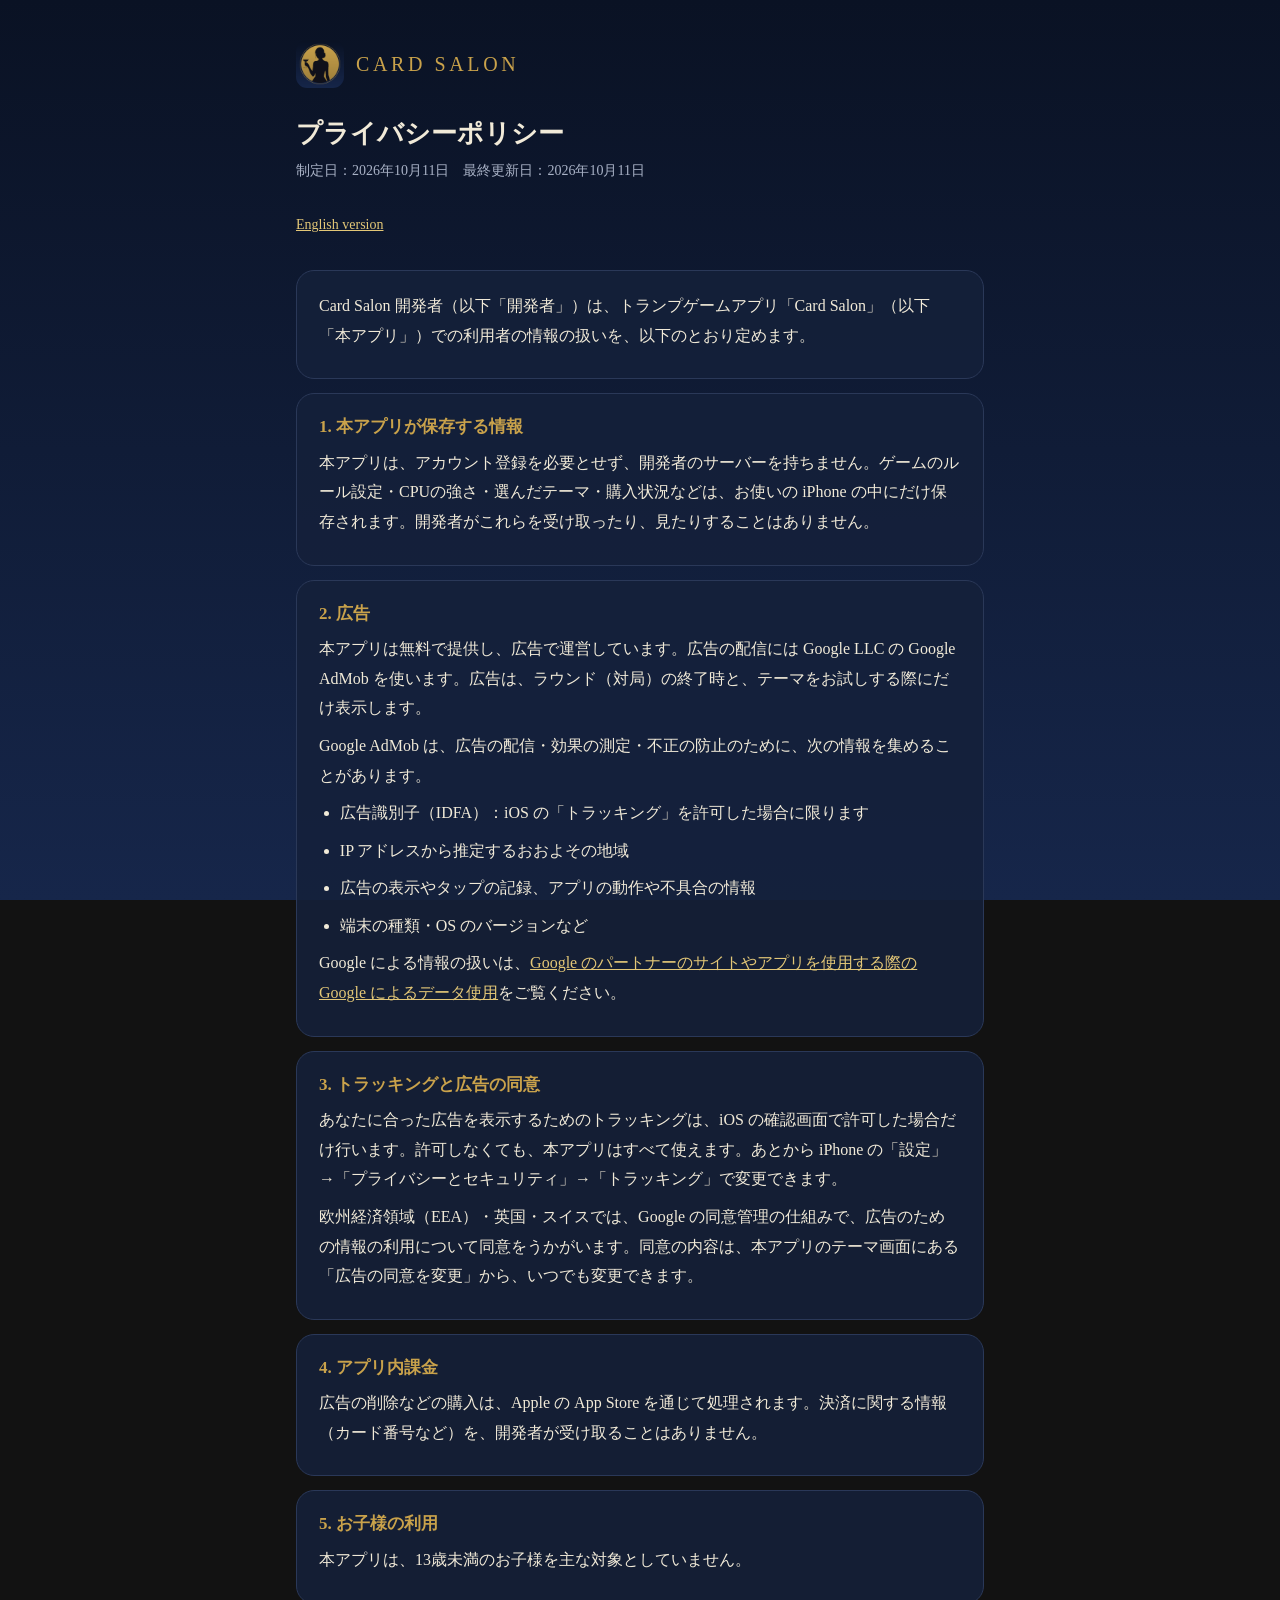
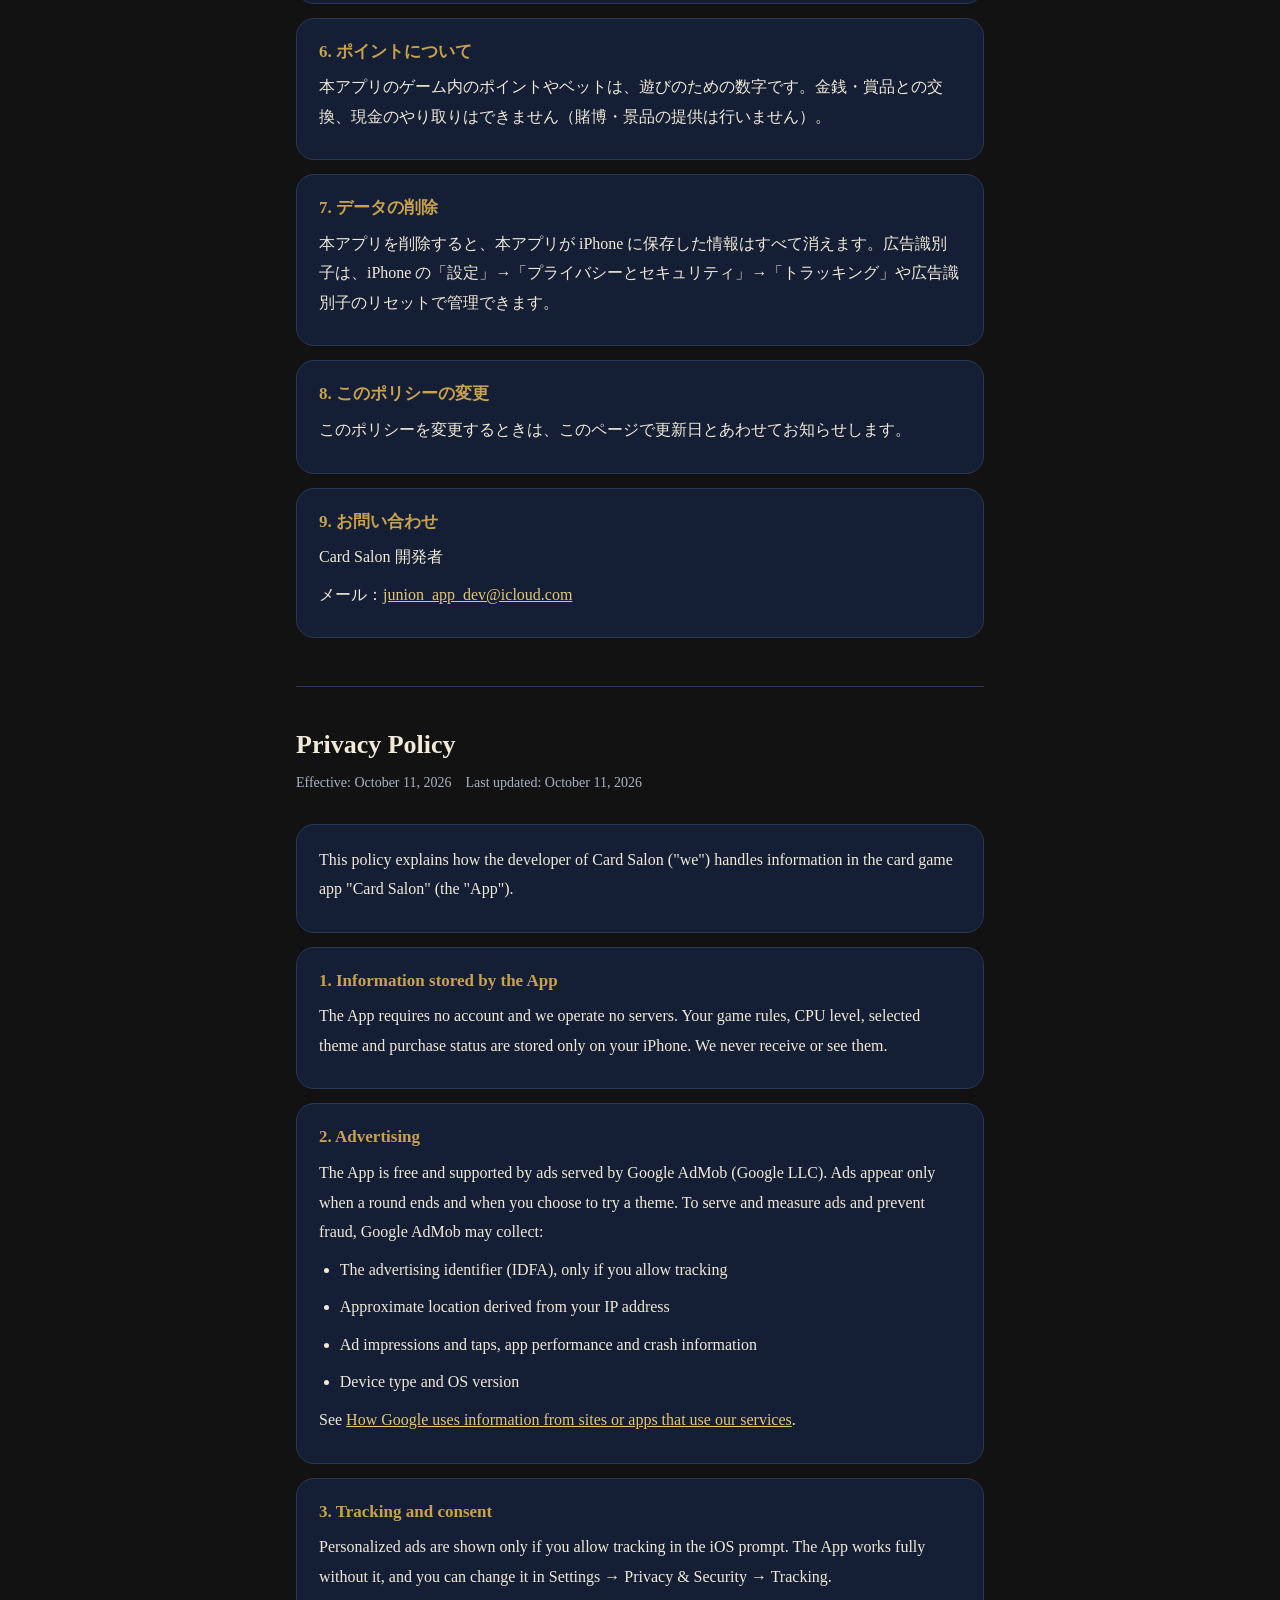
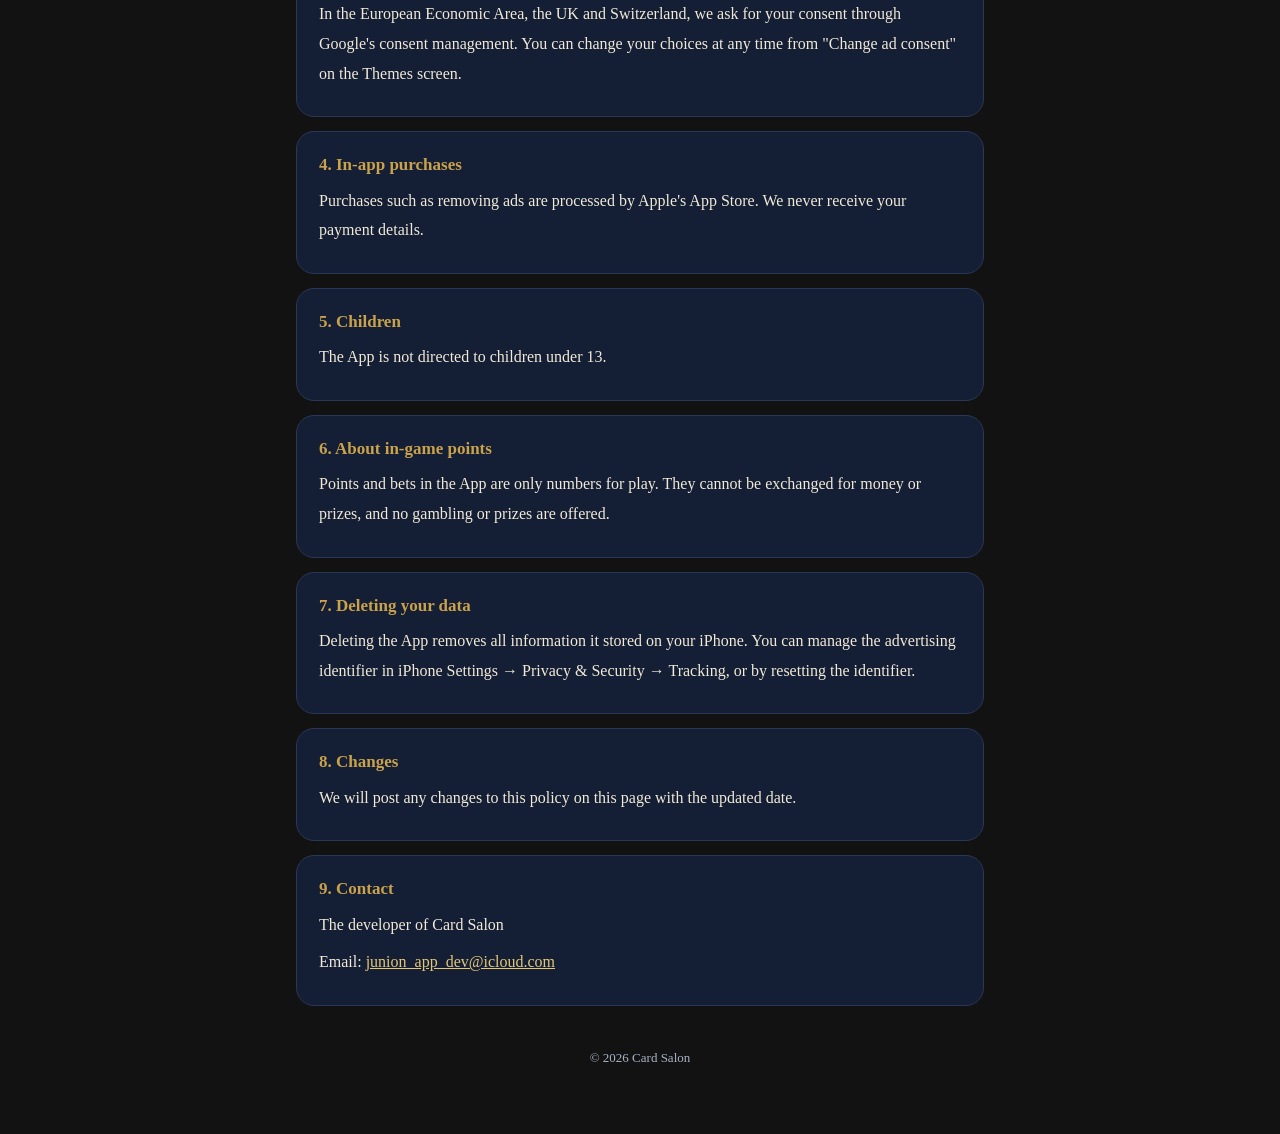
==== privacy/index.html @ c32e2b26 "Card Salon: site (privacy policy / support)" ====
<!doctype html>
<html lang="ja">
<head>
<meta charset="utf-8"><meta name="viewport" content="width=device-width, initial-scale=1">
<title>Card Salon プライバシーポリシー / Privacy Policy</title>
<link rel="icon" href="../icon.png"><link rel="stylesheet" href="../site.css">
</head>
<body><main>
  <header class="brand"><img src="../icon.png" alt=""><span class="name">CARD SALON</span></header>
  <h1>プライバシーポリシー</h1>
  <p class="meta">制定日：2026年10月11日　最終更新日：2026年10月11日</p>
  <p class="lang"><a href="#en">English version</a></p>

  <section><p>Card Salon 開発者（以下「開発者」）は、トランプゲームアプリ「Card Salon」（以下「本アプリ」）での利用者の情報の扱いを、以下のとおり定めます。</p></section>

  <section>
    <h2>1. 本アプリが保存する情報</h2>
    <p>本アプリは、アカウント登録を必要とせず、開発者のサーバーを持ちません。ゲームのルール設定・CPUの強さ・選んだテーマ・購入状況などは、お使いの iPhone の中にだけ保存されます。開発者がこれらを受け取ったり、見たりすることはありません。</p>
  </section>

  <section>
    <h2>2. 広告</h2>
    <p>本アプリは無料で提供し、広告で運営しています。広告の配信には Google LLC の Google AdMob を使います。広告は、ラウンド（対局）の終了時と、テーマをお試しする際にだけ表示します。</p>
    <p>Google AdMob は、広告の配信・効果の測定・不正の防止のために、次の情報を集めることがあります。</p>
    <ul>
      <li>広告識別子（IDFA）：iOS の「トラッキング」を許可した場合に限ります</li>
      <li>IP アドレスから推定するおおよその地域</li>
      <li>広告の表示やタップの記録、アプリの動作や不具合の情報</li>
      <li>端末の種類・OS のバージョンなど</li>
    </ul>
    <p>Google による情報の扱いは、<a href="https://policies.google.com/technologies/partner-sites?hl=ja">Google のパートナーのサイトやアプリを使用する際の Google によるデータ使用</a>をご覧ください。</p>
  </section>

  <section>
    <h2>3. トラッキングと広告の同意</h2>
    <p>あなたに合った広告を表示するためのトラッキングは、iOS の確認画面で許可した場合だけ行います。許可しなくても、本アプリはすべて使えます。あとから iPhone の「設定」→「プライバシーとセキュリティ」→「トラッキング」で変更できます。</p>
    <p>欧州経済領域（EEA）・英国・スイスでは、Google の同意管理の仕組みで、広告のための情報の利用について同意をうかがいます。同意の内容は、本アプリのテーマ画面にある「広告の同意を変更」から、いつでも変更できます。</p>
  </section>

  <section>
    <h2>4. アプリ内課金</h2>
    <p>広告の削除などの購入は、Apple の App Store を通じて処理されます。決済に関する情報（カード番号など）を、開発者が受け取ることはありません。</p>
  </section>

  <section>
    <h2>5. お子様の利用</h2>
    <p>本アプリは、13歳未満のお子様を主な対象としていません。</p>
  </section>

  <section>
    <h2>6. ポイントについて</h2>
    <p>本アプリのゲーム内のポイントやベットは、遊びのための数字です。金銭・賞品との交換、現金のやり取りはできません（賭博・景品の提供は行いません）。</p>
  </section>

  <section>
    <h2>7. データの削除</h2>
    <p>本アプリを削除すると、本アプリが iPhone に保存した情報はすべて消えます。広告識別子は、iPhone の「設定」→「プライバシーとセキュリティ」→「トラッキング」や広告識別子のリセットで管理できます。</p>
  </section>

  <section><h2>8. このポリシーの変更</h2><p>このポリシーを変更するときは、このページで更新日とあわせてお知らせします。</p></section>

  <section>
    <h2>9. お問い合わせ</h2>
    <p>Card Salon 開発者</p>
    <p>メール：<a href="mailto:junion_app_dev@icloud.com">junion_app_dev@icloud.com</a></p>
  </section>

  <hr>

  <div id="en" lang="en">
    <h1>Privacy Policy</h1>
    <p class="meta">Effective: October 11, 2026　Last updated: October 11, 2026</p>
    <section><p>This policy explains how the developer of Card Salon ("we") handles information in the card game app "Card Salon" (the "App").</p></section>

    <section>
      <h2>1. Information stored by the App</h2>
      <p>The App requires no account and we operate no servers. Your game rules, CPU level, selected theme and purchase status are stored only on your iPhone. We never receive or see them.</p>
    </section>

    <section>
      <h2>2. Advertising</h2>
      <p>The App is free and supported by ads served by Google AdMob (Google LLC). Ads appear only when a round ends and when you choose to try a theme. To serve and measure ads and prevent fraud, Google AdMob may collect:</p>
      <ul>
        <li>The advertising identifier (IDFA), only if you allow tracking</li>
        <li>Approximate location derived from your IP address</li>
        <li>Ad impressions and taps, app performance and crash information</li>
        <li>Device type and OS version</li>
      </ul>
      <p>See <a href="https://policies.google.com/technologies/partner-sites">How Google uses information from sites or apps that use our services</a>.</p>
    </section>

    <section>
      <h2>3. Tracking and consent</h2>
      <p>Personalized ads are shown only if you allow tracking in the iOS prompt. The App works fully without it, and you can change it in Settings → Privacy &amp; Security → Tracking.</p>
      <p>In the European Economic Area, the UK and Switzerland, we ask for your consent through Google's consent management. You can change your choices at any time from "Change ad consent" on the Themes screen.</p>
    </section>

    <section>
      <h2>4. In-app purchases</h2>
      <p>Purchases such as removing ads are processed by Apple's App Store. We never receive your payment details.</p>
    </section>

    <section>
      <h2>5. Children</h2>
      <p>The App is not directed to children under 13.</p>
    </section>

    <section>
      <h2>6. About in-game points</h2>
      <p>Points and bets in the App are only numbers for play. They cannot be exchanged for money or prizes, and no gambling or prizes are offered.</p>
    </section>

    <section>
      <h2>7. Deleting your data</h2>
      <p>Deleting the App removes all information it stored on your iPhone. You can manage the advertising identifier in iPhone Settings → Privacy &amp; Security → Tracking, or by resetting the identifier.</p>
    </section>

    <section><h2>8. Changes</h2><p>We will post any changes to this policy on this page with the updated date.</p></section>

    <section>
      <h2>9. Contact</h2>
      <p>The developer of Card Salon</p>
      <p>Email: <a href="mailto:junion_app_dev@icloud.com">junion_app_dev@icloud.com</a></p>
    </section>
  </div>
  <footer>© 2026 Card Salon</footer>
</main></body></html>
---- site.css ----
:root { --bg:#0E1626; --surface:#15203A; --ink:#F1EAD8; --ink2:#A9B2C6; --line:#2A3858; --gold:#C9A24B; color-scheme: dark; }
* { box-sizing: border-box; }
html { -webkit-text-size-adjust: 100%; }
body { margin:0; background:linear-gradient(#0A1224,#16264A) fixed; color:var(--ink);
  font-family:"Hiragino Mincho ProN","Hiragino Sans","Noto Serif JP",Georgia,serif; line-height:1.85; font-size:16px; }
main { max-width:720px; margin:0 auto; padding:40px 16px 64px; }
header.brand { display:flex; align-items:center; gap:12px; margin-bottom:28px; }
header.brand img { width:48px; height:48px; border-radius:11px; }
header.brand .name { font-size:20px; letter-spacing:.18em; color:var(--gold); }
h1 { font-size:26px; font-weight:600; margin:0 0 6px; line-height:1.4; }
.meta { color:var(--ink2); font-size:14px; margin:0 0 28px; }
.lang { font-size:14px; margin:0 0 32px; }
section { background:rgba(21,32,58,.85); border:1px solid var(--line); border-radius:18px; padding:20px 22px; margin:0 0 14px; }
h2 { font-size:17px; font-weight:600; margin:0 0 8px; line-height:1.5; color:var(--gold); }
p, li { margin:0 0 8px; overflow-wrap:anywhere; }
ul { padding-left:1.3em; margin:0 0 8px; }
a { color:#E3C777; }
.note { color:var(--ink2); font-size:14px; }
hr { border:0; border-top:1px solid var(--line); margin:48px 0 40px; }
footer { color:var(--ink2); font-size:13px; text-align:center; margin-top:40px; }
.links a { display:inline-block; margin:0 14px 8px 0; }
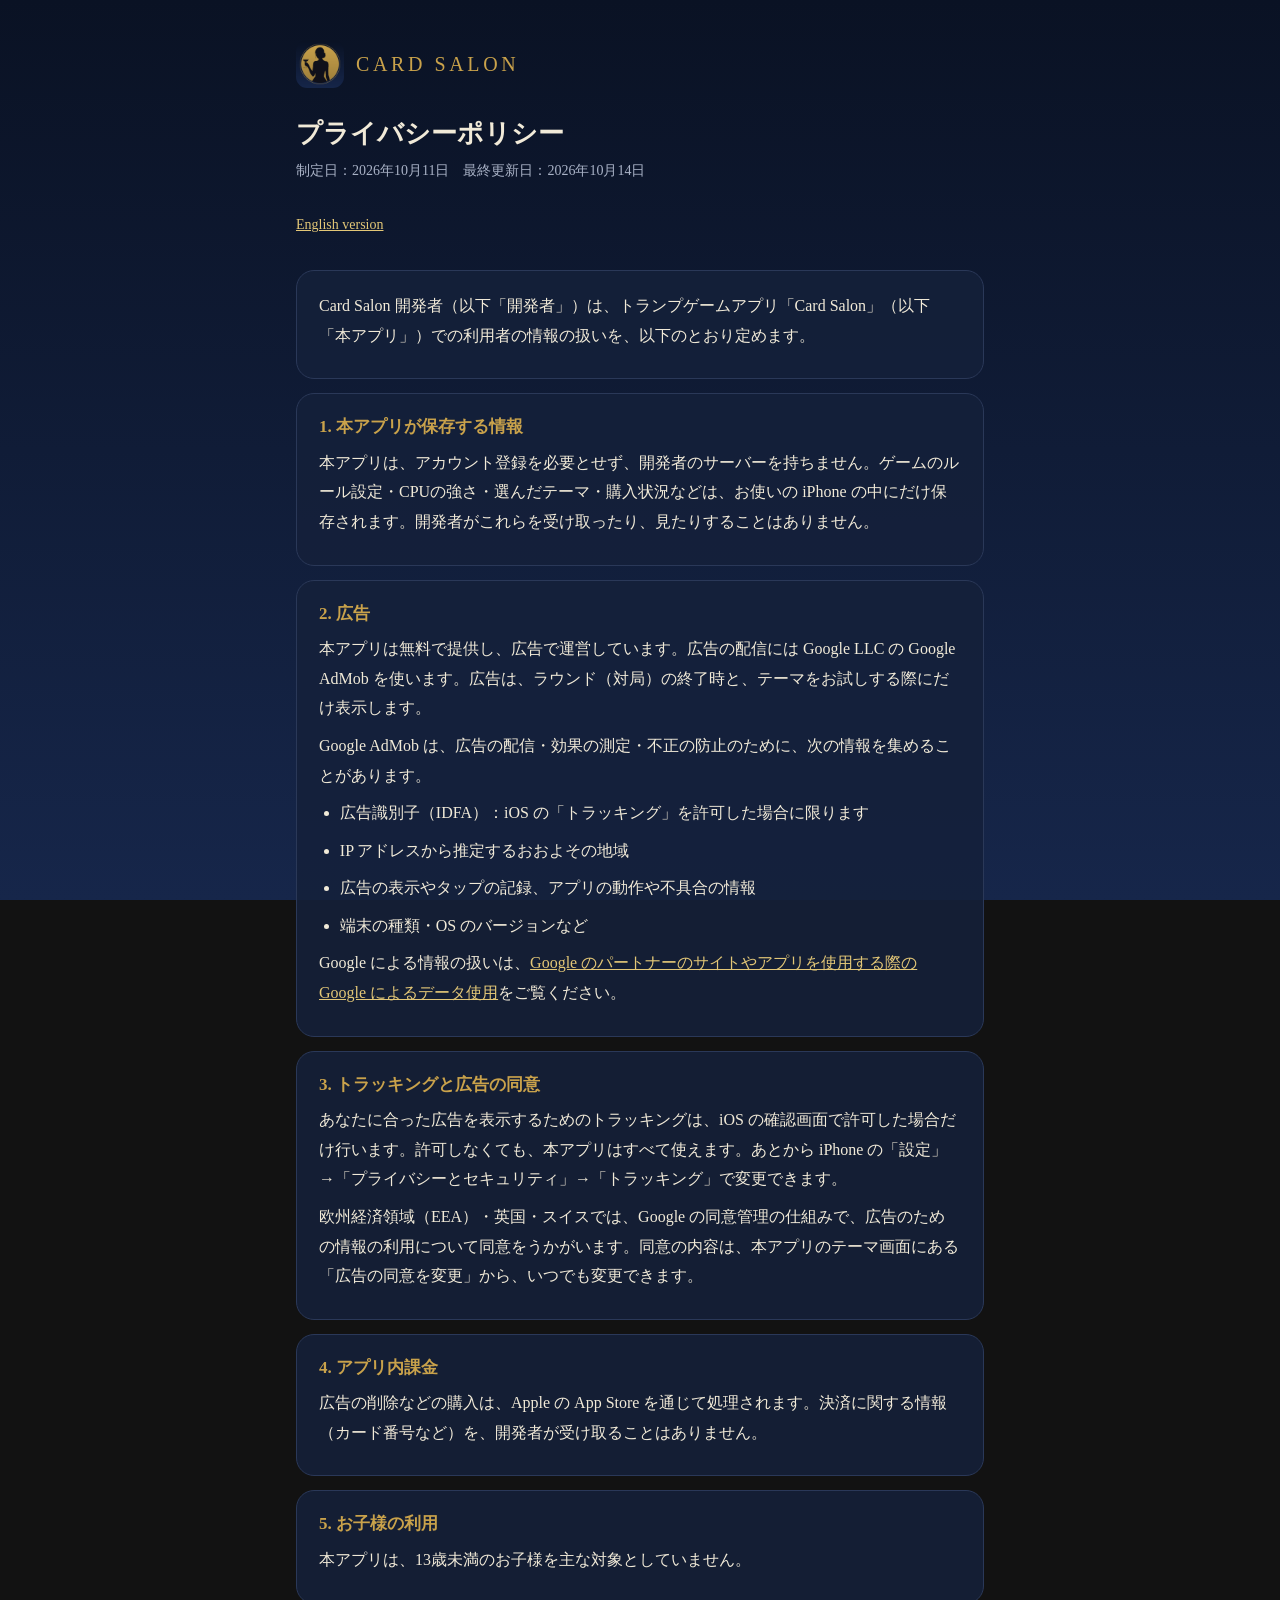
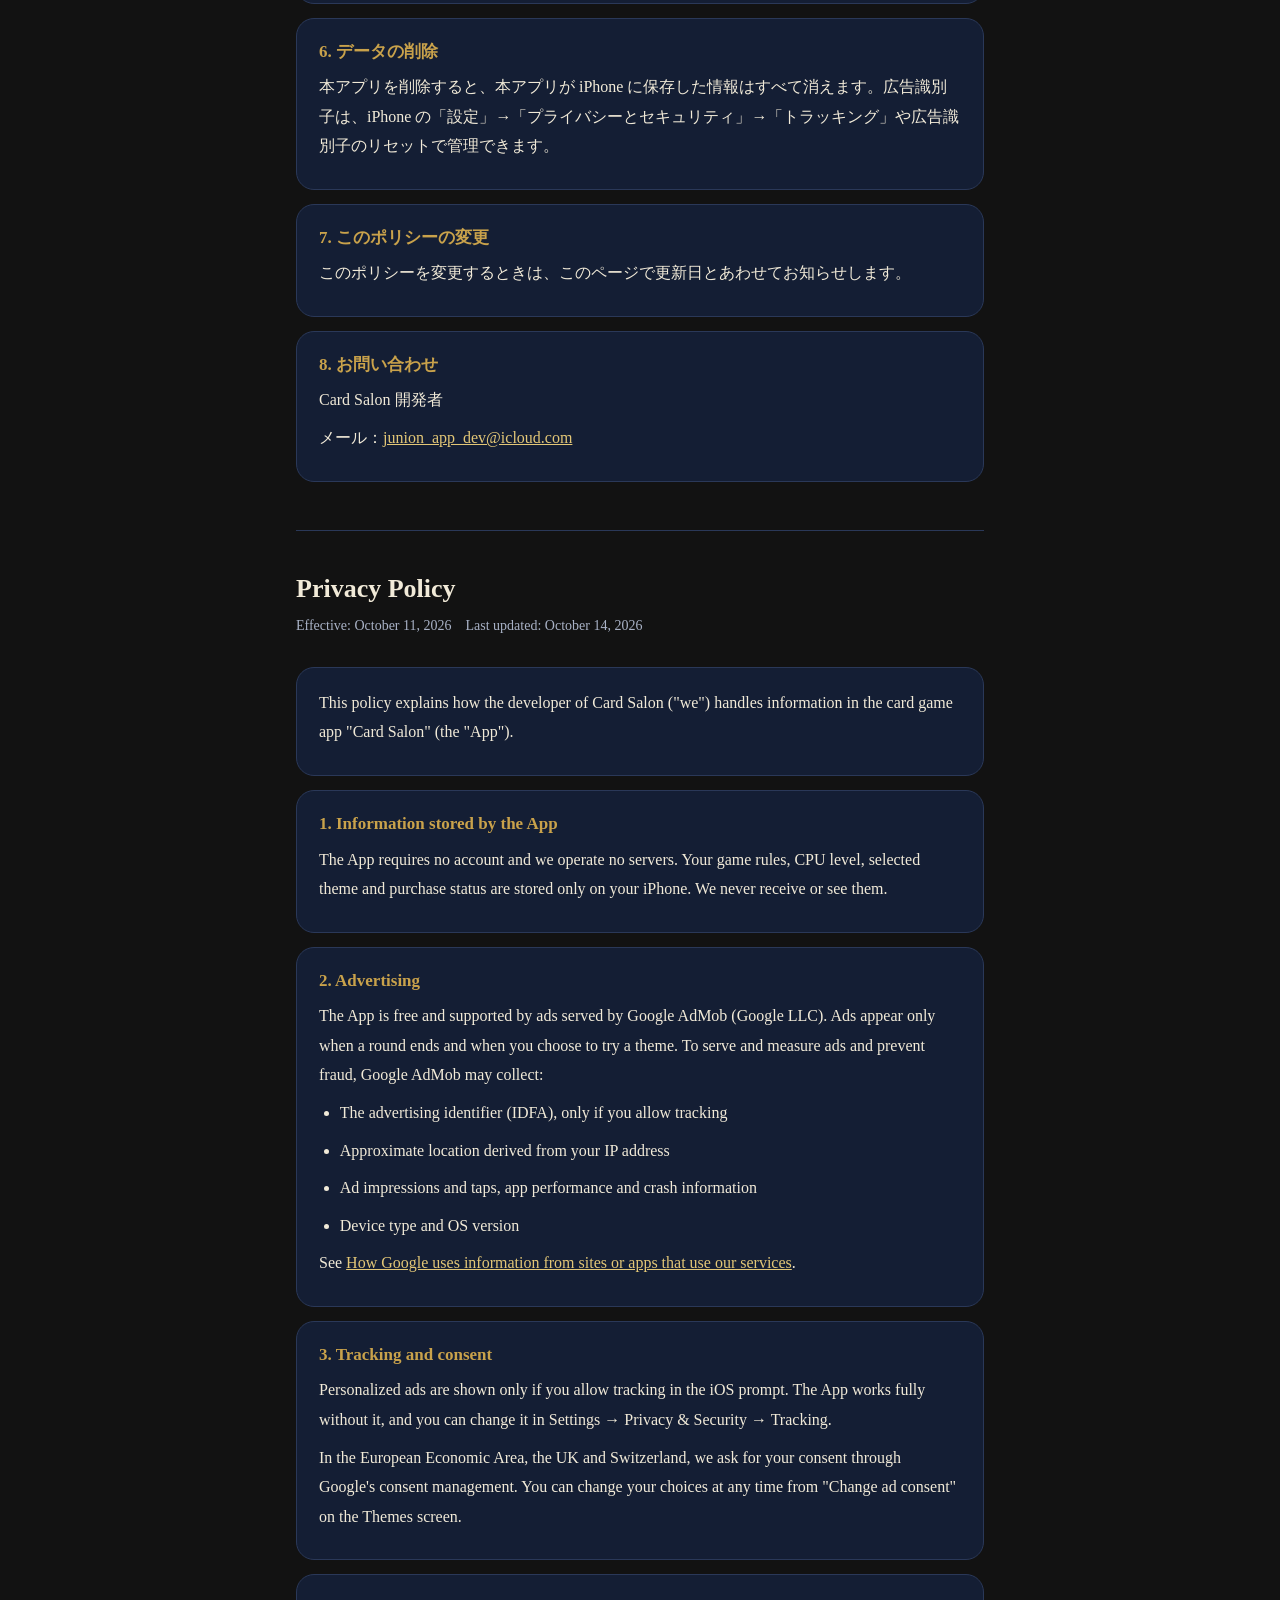
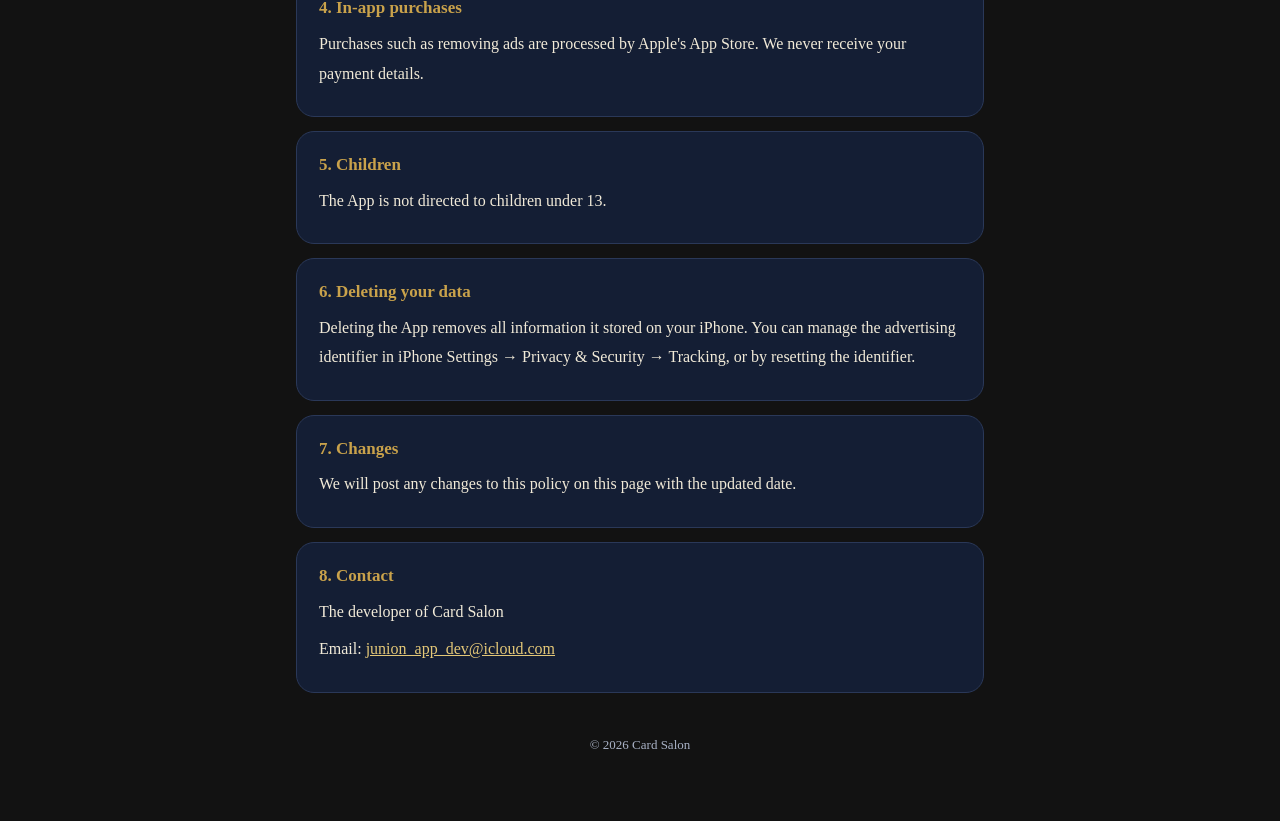
==== commit 63c3f2ce: "Remove Indian Poker / points mentions from site Co-Authored-By: Claude Sonnet 5.5 <noreply@anthropic" ====
--- a/privacy/index.html
+++ b/privacy/index.html
@@ -8,7 +8,7 @@
 <body><main>
   <header class="brand"><img src="../icon.png" alt=""><span class="name">CARD SALON</span></header>
   <h1>プライバシーポリシー</h1>
-  <p class="meta">制定日：2026年10月11日　最終更新日：2026年10月11日</p>
+  <p class="meta">制定日：2026年10月11日　最終更新日：2026年10月14日</p>
   <p class="lang"><a href="#en">English version</a></p>
 
   <section><p>Card Salon 開発者（以下「開発者」）は、トランプゲームアプリ「Card Salon」（以下「本アプリ」）での利用者の情報の扱いを、以下のとおり定めます。</p></section>
@@ -48,19 +48,14 @@
   </section>
 
   <section>
-    <h2>6. ポイントについて</h2>
-    <p>本アプリのゲーム内のポイントやベットは、遊びのための数字です。金銭・賞品との交換、現金のやり取りはできません（賭博・景品の提供は行いません）。</p>
-  </section>
-
-  <section>
-    <h2>7. データの削除</h2>
+    <h2>6. データの削除</h2>
     <p>本アプリを削除すると、本アプリが iPhone に保存した情報はすべて消えます。広告識別子は、iPhone の「設定」→「プライバシーとセキュリティ」→「トラッキング」や広告識別子のリセットで管理できます。</p>
   </section>
 
-  <section><h2>8. このポリシーの変更</h2><p>このポリシーを変更するときは、このページで更新日とあわせてお知らせします。</p></section>
+  <section><h2>7. このポリシーの変更</h2><p>このポリシーを変更するときは、このページで更新日とあわせてお知らせします。</p></section>
 
   <section>
-    <h2>9. お問い合わせ</h2>
+    <h2>8. お問い合わせ</h2>
     <p>Card Salon 開発者</p>
     <p>メール：<a href="mailto:junion_app_dev@icloud.com">junion_app_dev@icloud.com</a></p>
   </section>
@@ -69,7 +64,7 @@
 
   <div id="en" lang="en">
     <h1>Privacy Policy</h1>
-    <p class="meta">Effective: October 11, 2026　Last updated: October 11, 2026</p>
+    <p class="meta">Effective: October 11, 2026　Last updated: October 14, 2026</p>
     <section><p>This policy explains how the developer of Card Salon ("we") handles information in the card game app "Card Salon" (the "App").</p></section>
 
     <section>
@@ -106,19 +101,14 @@
     </section>
 
     <section>
-      <h2>6. About in-game points</h2>
-      <p>Points and bets in the App are only numbers for play. They cannot be exchanged for money or prizes, and no gambling or prizes are offered.</p>
-    </section>
-
-    <section>
-      <h2>7. Deleting your data</h2>
+      <h2>6. Deleting your data</h2>
       <p>Deleting the App removes all information it stored on your iPhone. You can manage the advertising identifier in iPhone Settings → Privacy &amp; Security → Tracking, or by resetting the identifier.</p>
     </section>
 
-    <section><h2>8. Changes</h2><p>We will post any changes to this policy on this page with the updated date.</p></section>
+    <section><h2>7. Changes</h2><p>We will post any changes to this policy on this page with the updated date.</p></section>
 
     <section>
-      <h2>9. Contact</h2>
+      <h2>8. Contact</h2>
       <p>The developer of Card Salon</p>
       <p>Email: <a href="mailto:junion_app_dev@icloud.com">junion_app_dev@icloud.com</a></p>
     </section>
